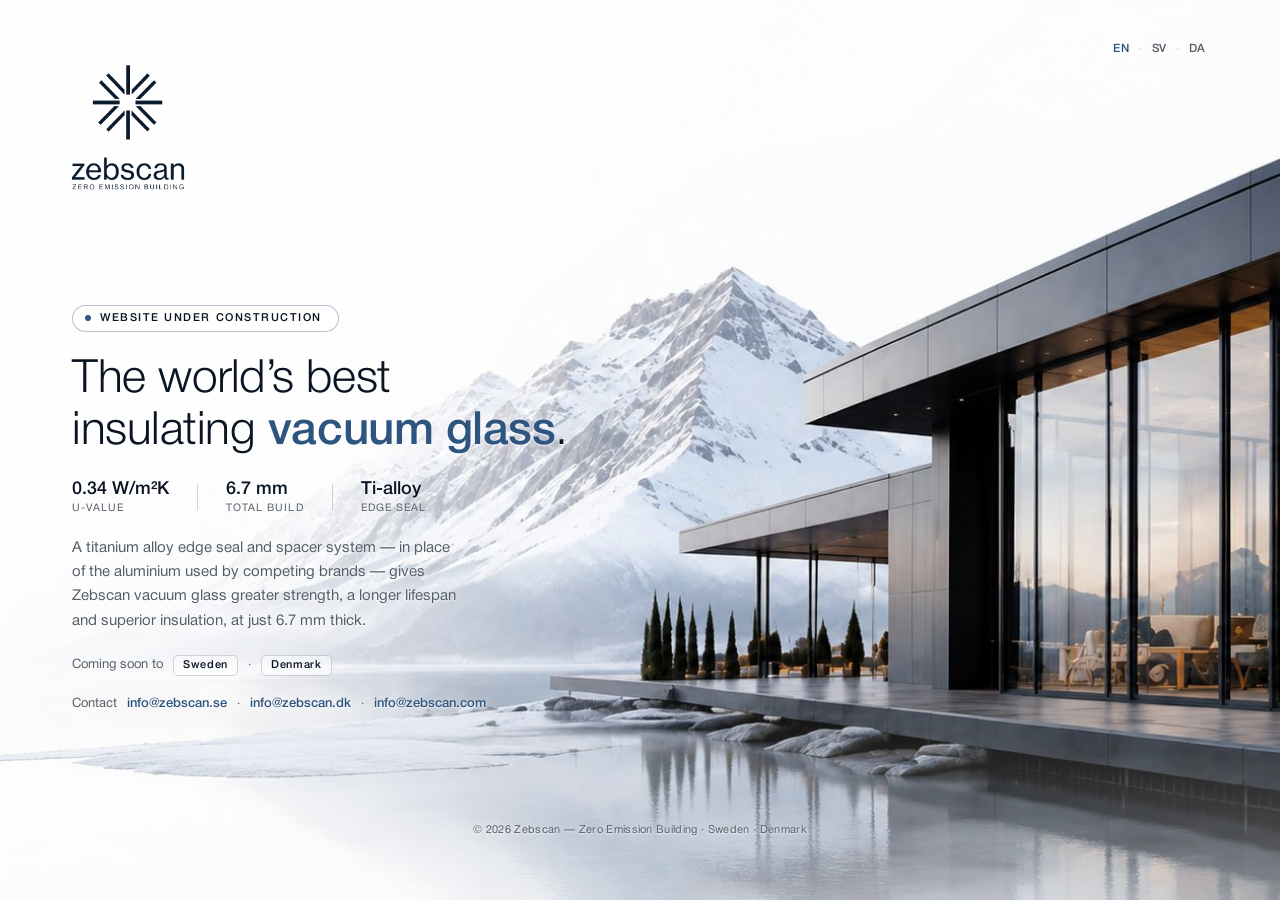
==== index.html @ ea6a99d7 "Update page title and add social share preview tags Title now leads with the product spec (U=0,34 | " ====
<!doctype html>
<html lang="en">
<head>
<meta charset="utf-8">
<meta name="viewport" content="width=device-width, initial-scale=1">
<title>Zebscan — Vacuum Glazing U=0,34 | 6,7 mm</title>
<meta name="description" content="Titanium-engineered vacuum glazing for Sweden and Denmark. U-value 0.34 W/m²K at just 6.7 mm thick. Site launching soon.">
<link rel="icon" type="image/png" href="/favicon.png">
<link rel="apple-touch-icon" href="/apple-touch-icon.png">
<link rel="canonical" href="https://zebscan.com/">
<meta property="og:type" content="website">
<meta property="og:url" content="https://zebscan.com/">
<meta property="og:title" content="Zebscan — Vacuum Glazing U=0,34 | 6,7 mm">
<meta property="og:description" content="Titanium-engineered vacuum glazing for Sweden and Denmark. U-value 0.34 W/m²K at just 6.7 mm thick. Site launching soon.">
<meta property="og:image" content="https://zebscan.com/og-image.jpg">
<meta name="twitter:card" content="summary_large_image">
<meta name="twitter:title" content="Zebscan — Vacuum Glazing U=0,34 | 6,7 mm">
<meta name="twitter:description" content="Titanium-engineered vacuum glazing for Sweden and Denmark. U-value 0.34 W/m²K at just 6.7 mm thick. Site launching soon.">
<meta name="twitter:image" content="https://zebscan.com/og-image.jpg">
<style>
  @font-face {
    font-family: 'HN Zebscan';
    src: url([data-uri]) format('opentype');
    font-weight: 300;
    font-style: normal;
    font-display: swap;
  }
  @font-face {
    font-family: 'HN Zebscan';
    src: url([data-uri]) format('opentype');
    font-weight: 400;
    font-style: normal;
    font-display: swap;
  }
  @font-face {
    font-family: 'HN Zebscan';
    src: url([data-uri]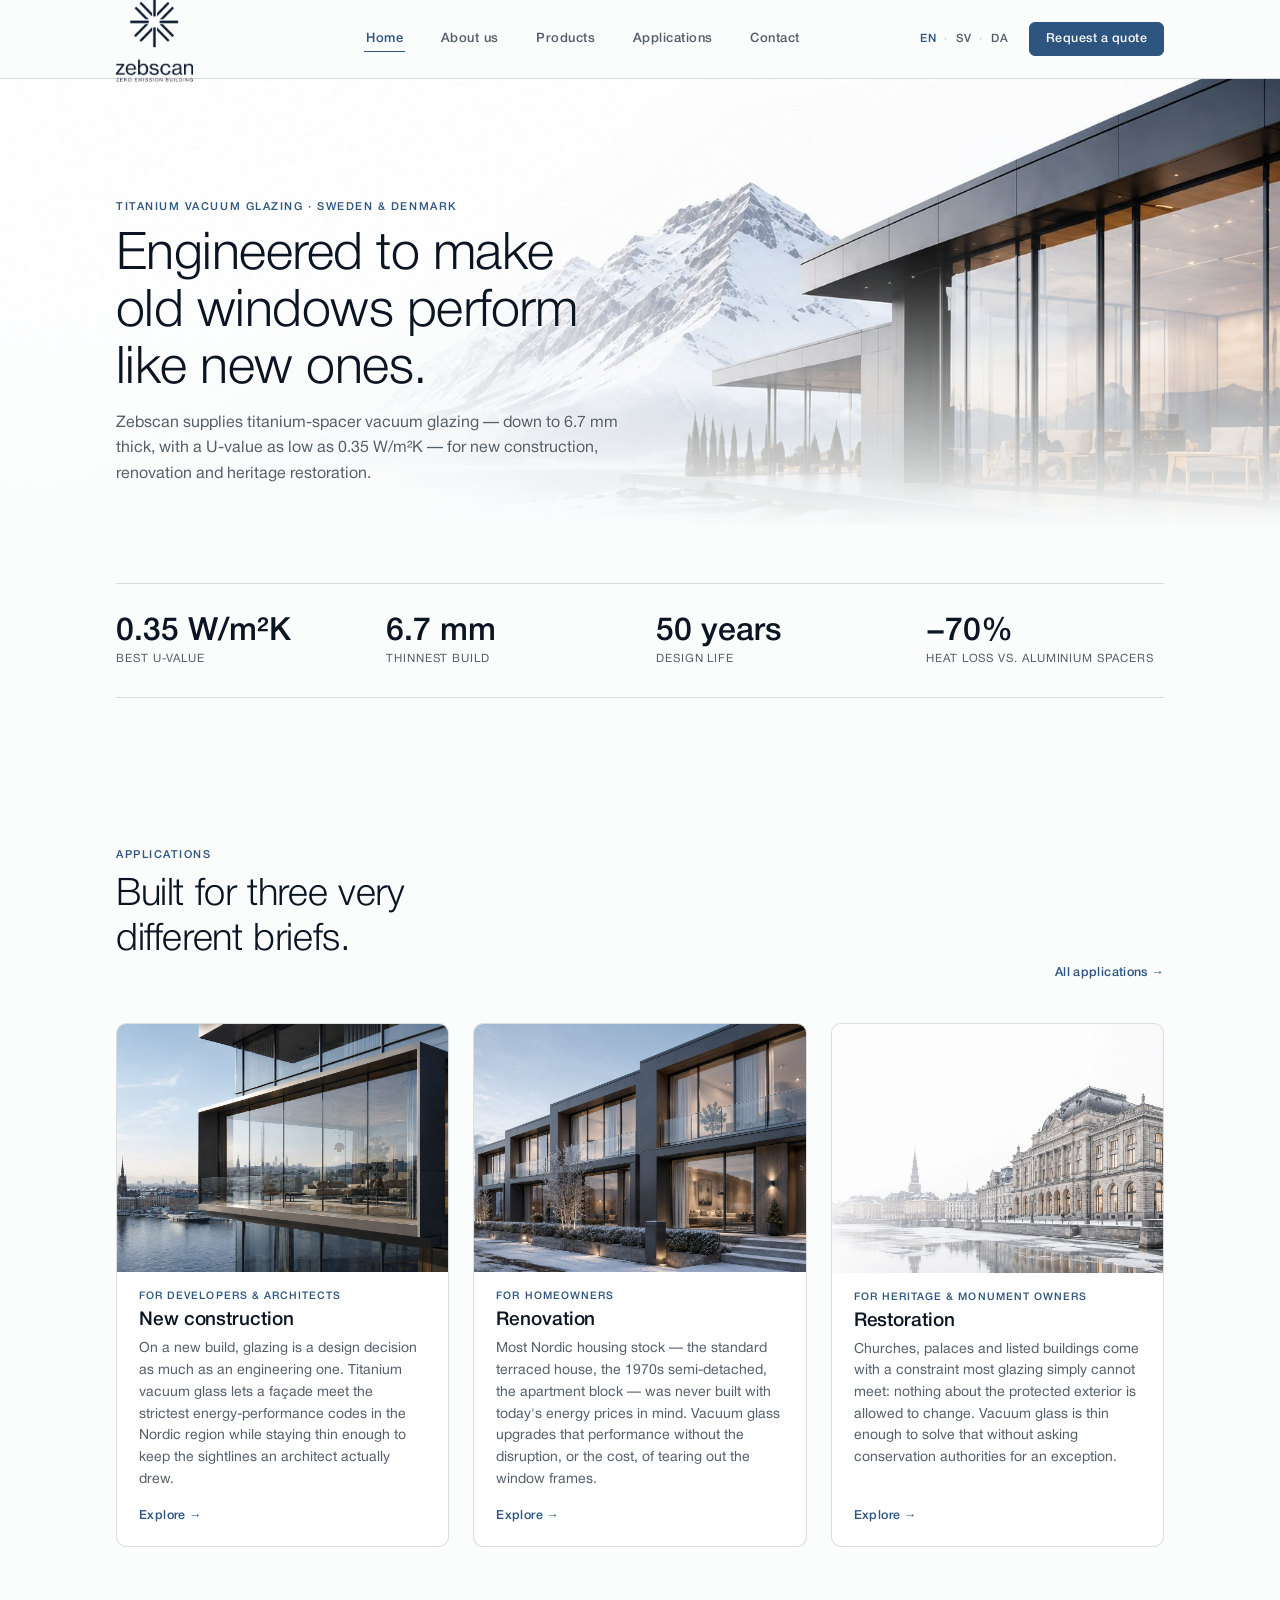
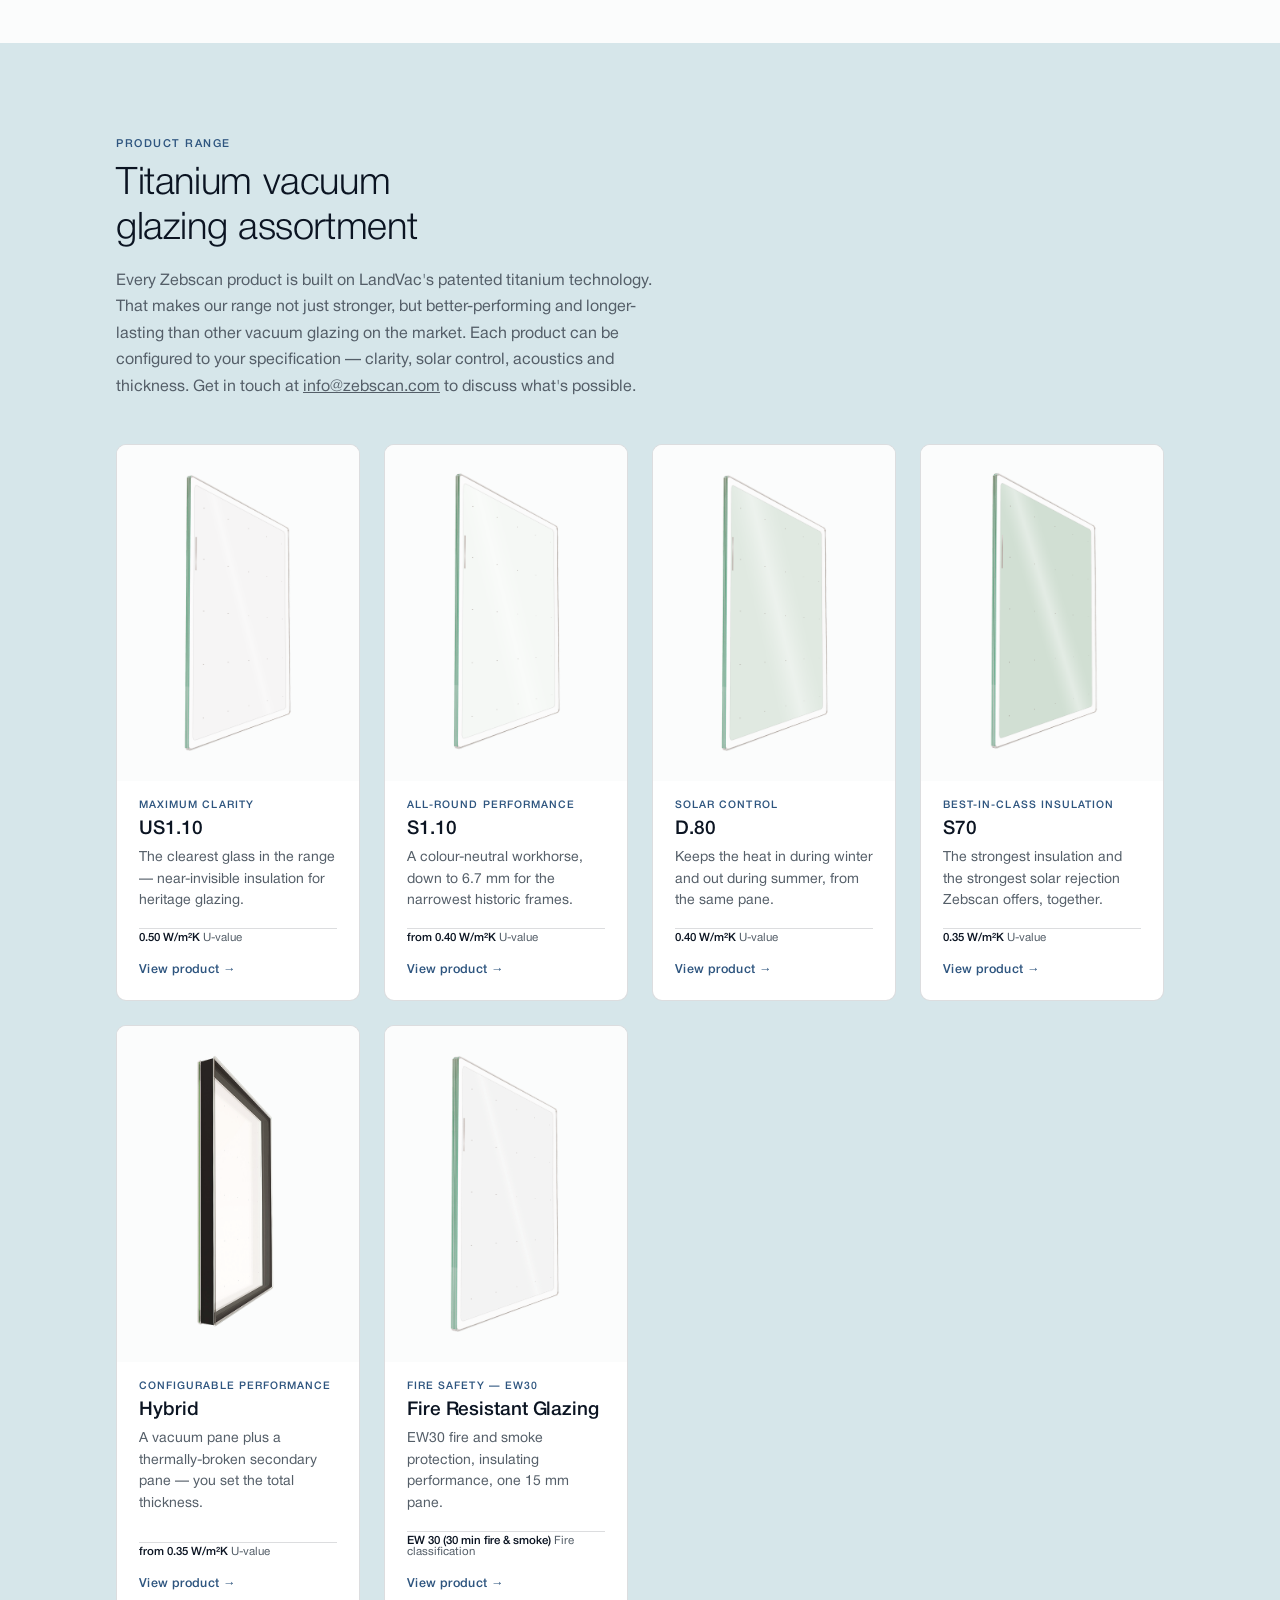
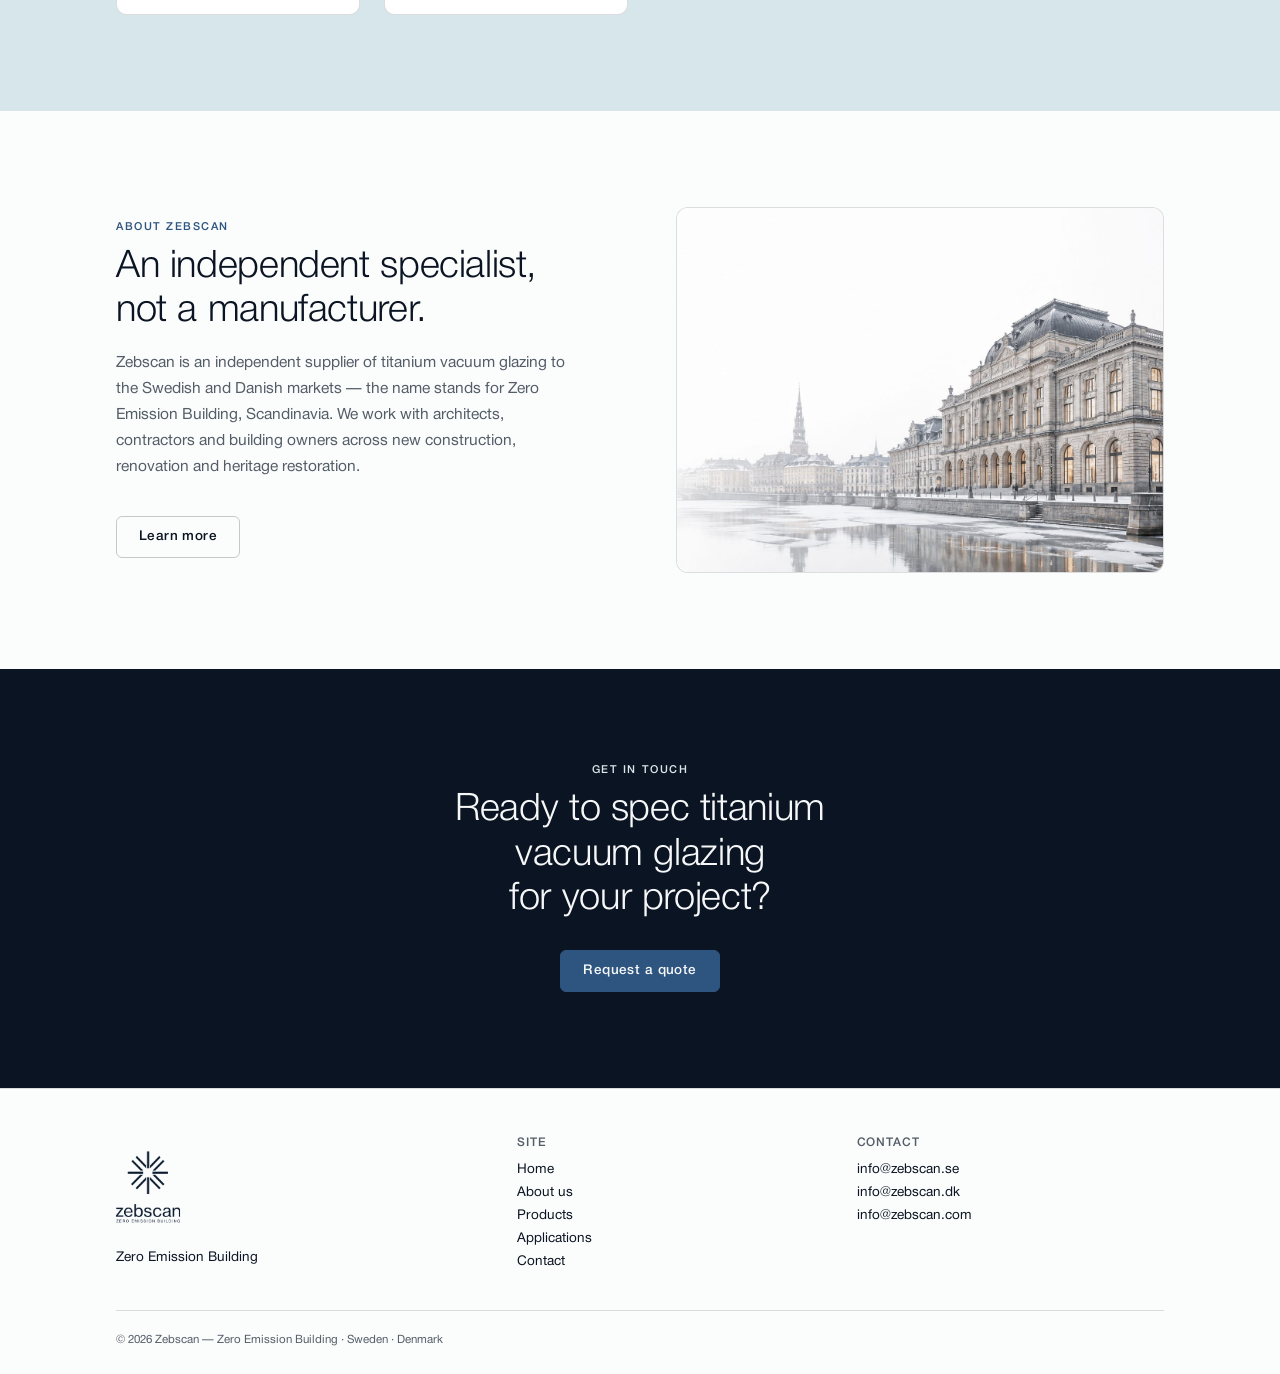
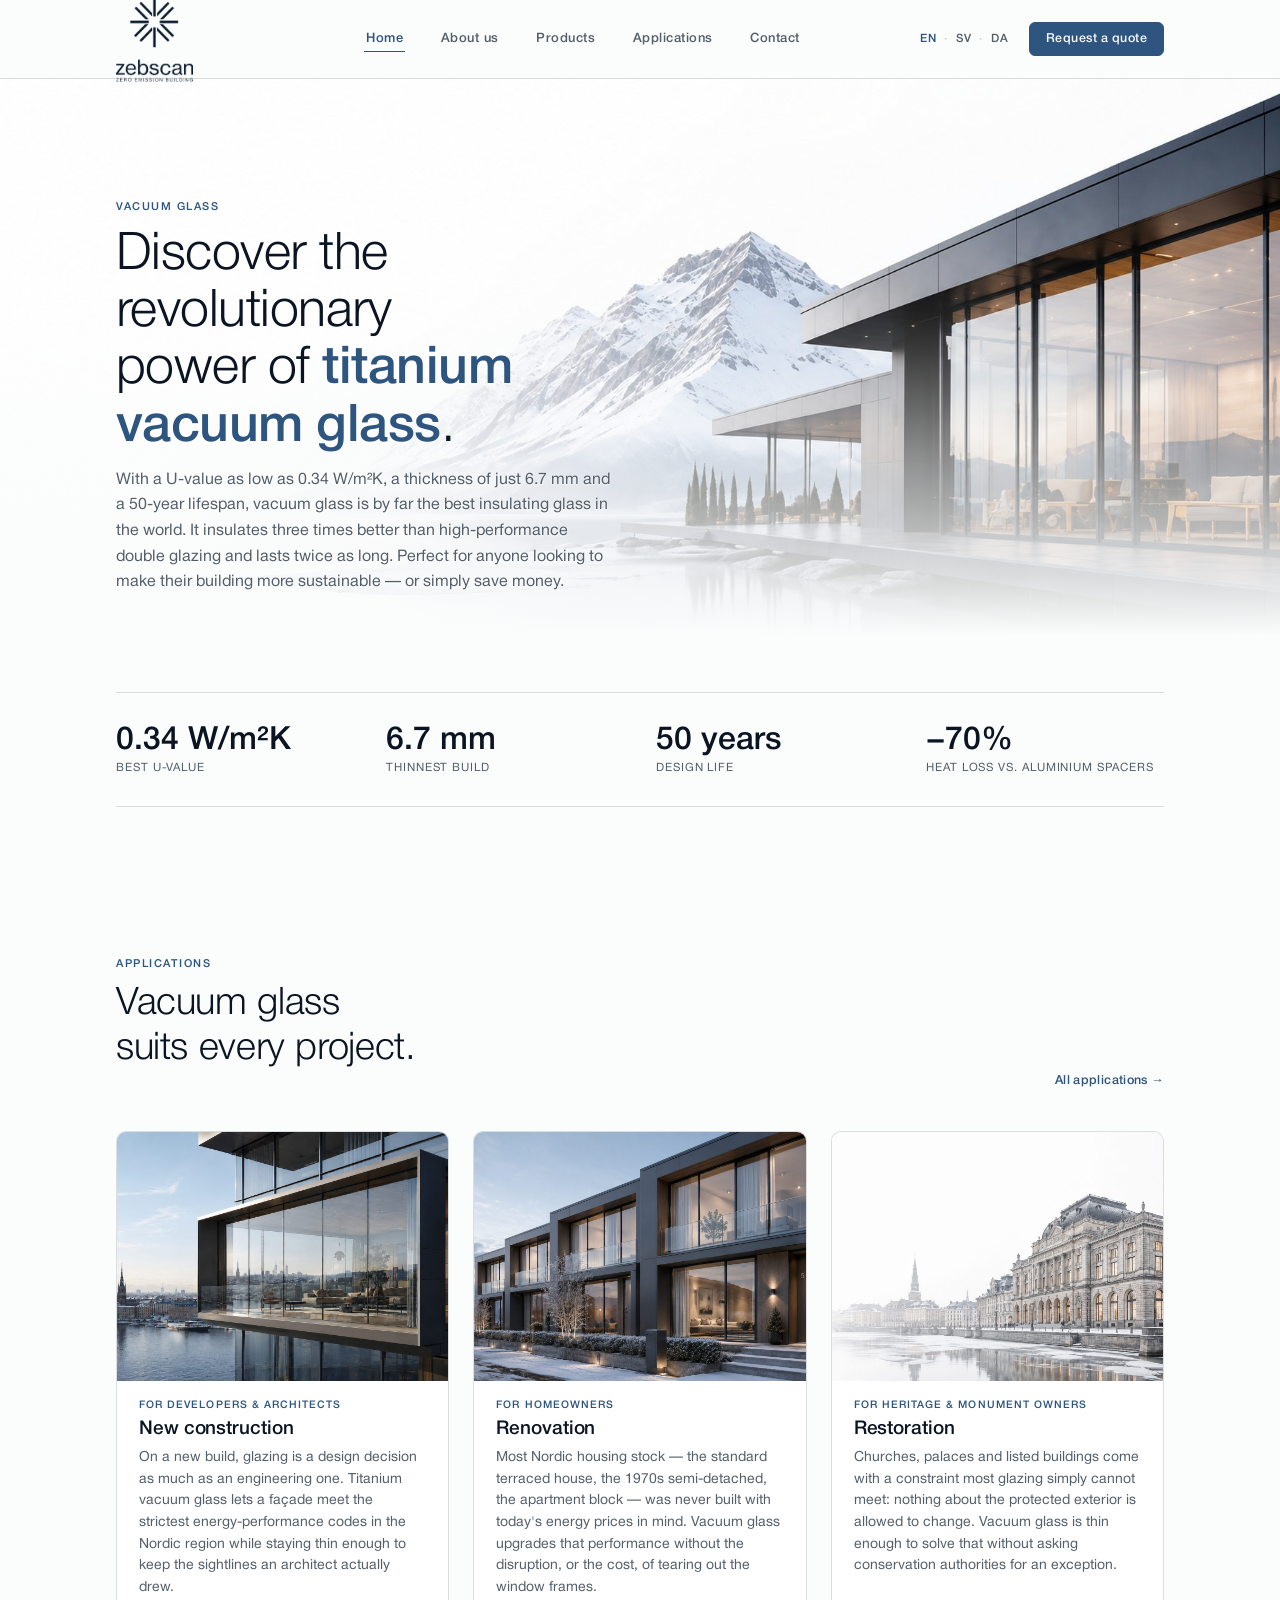
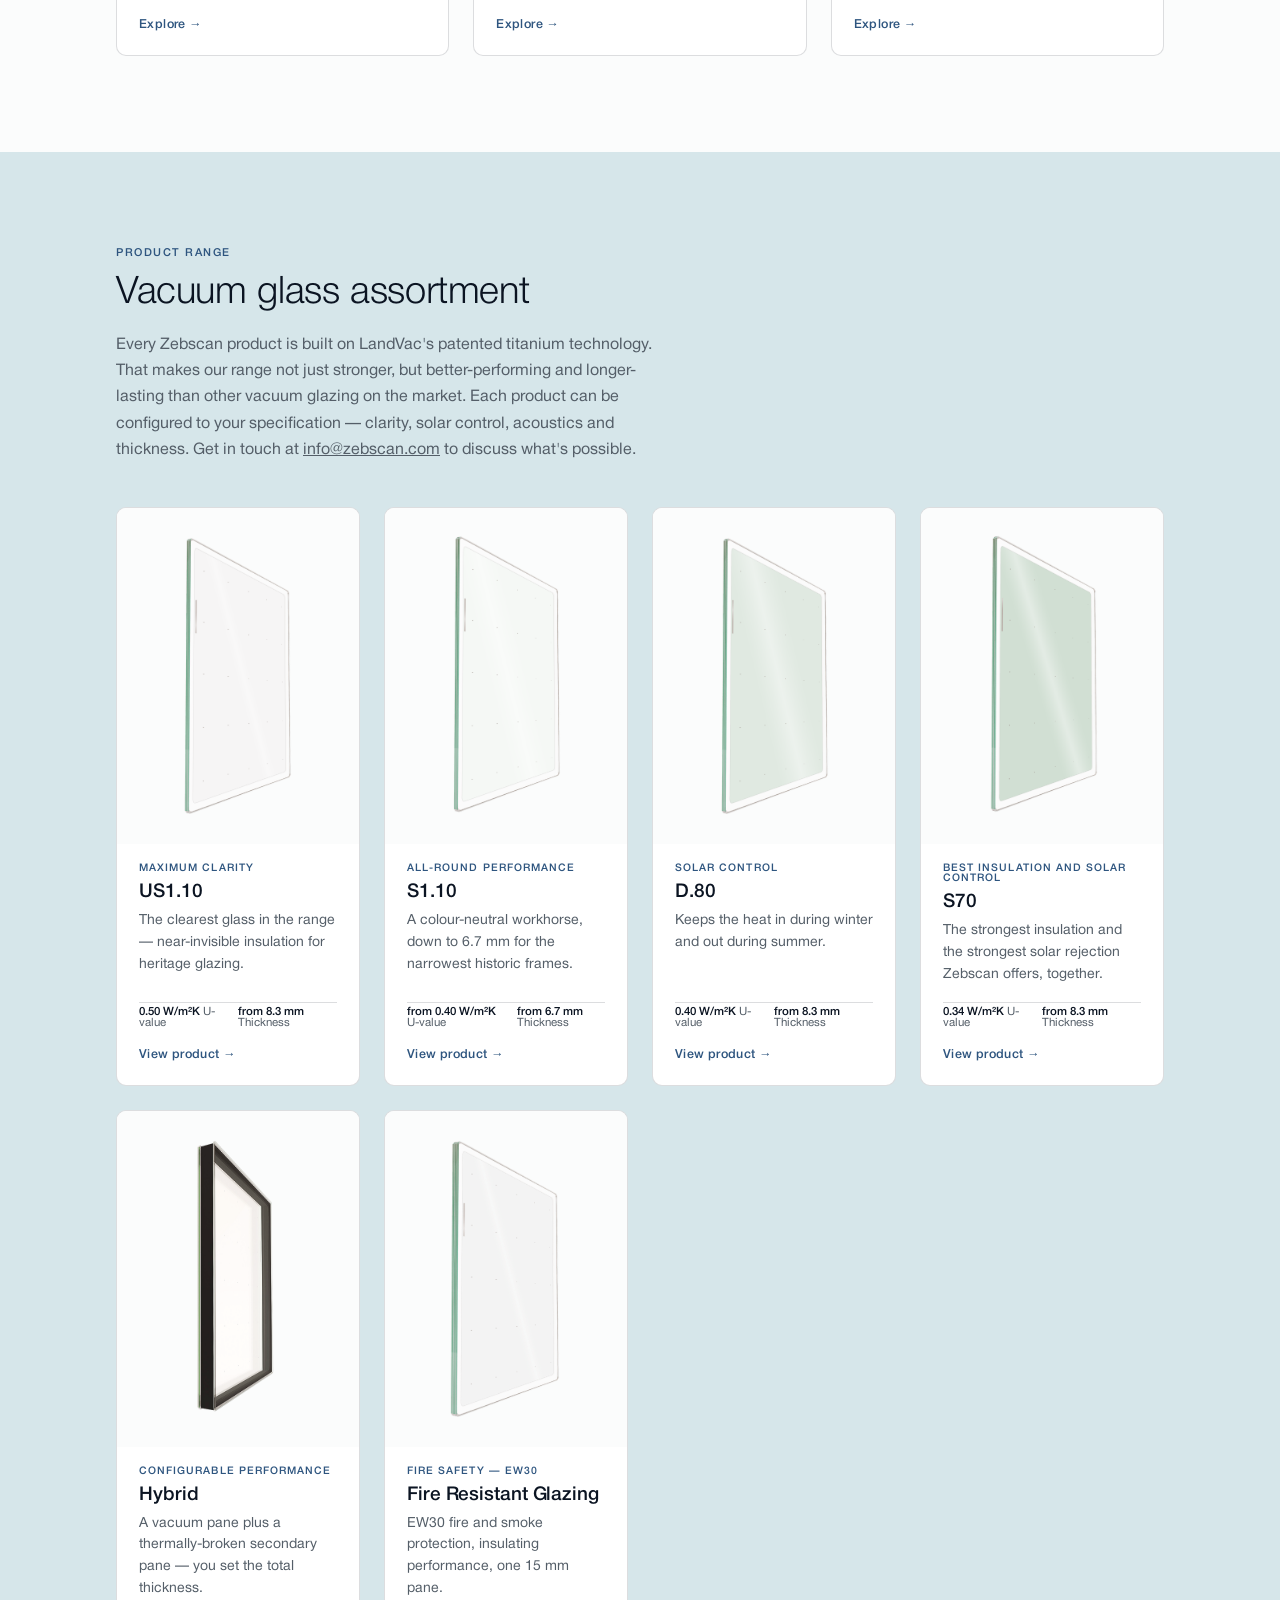
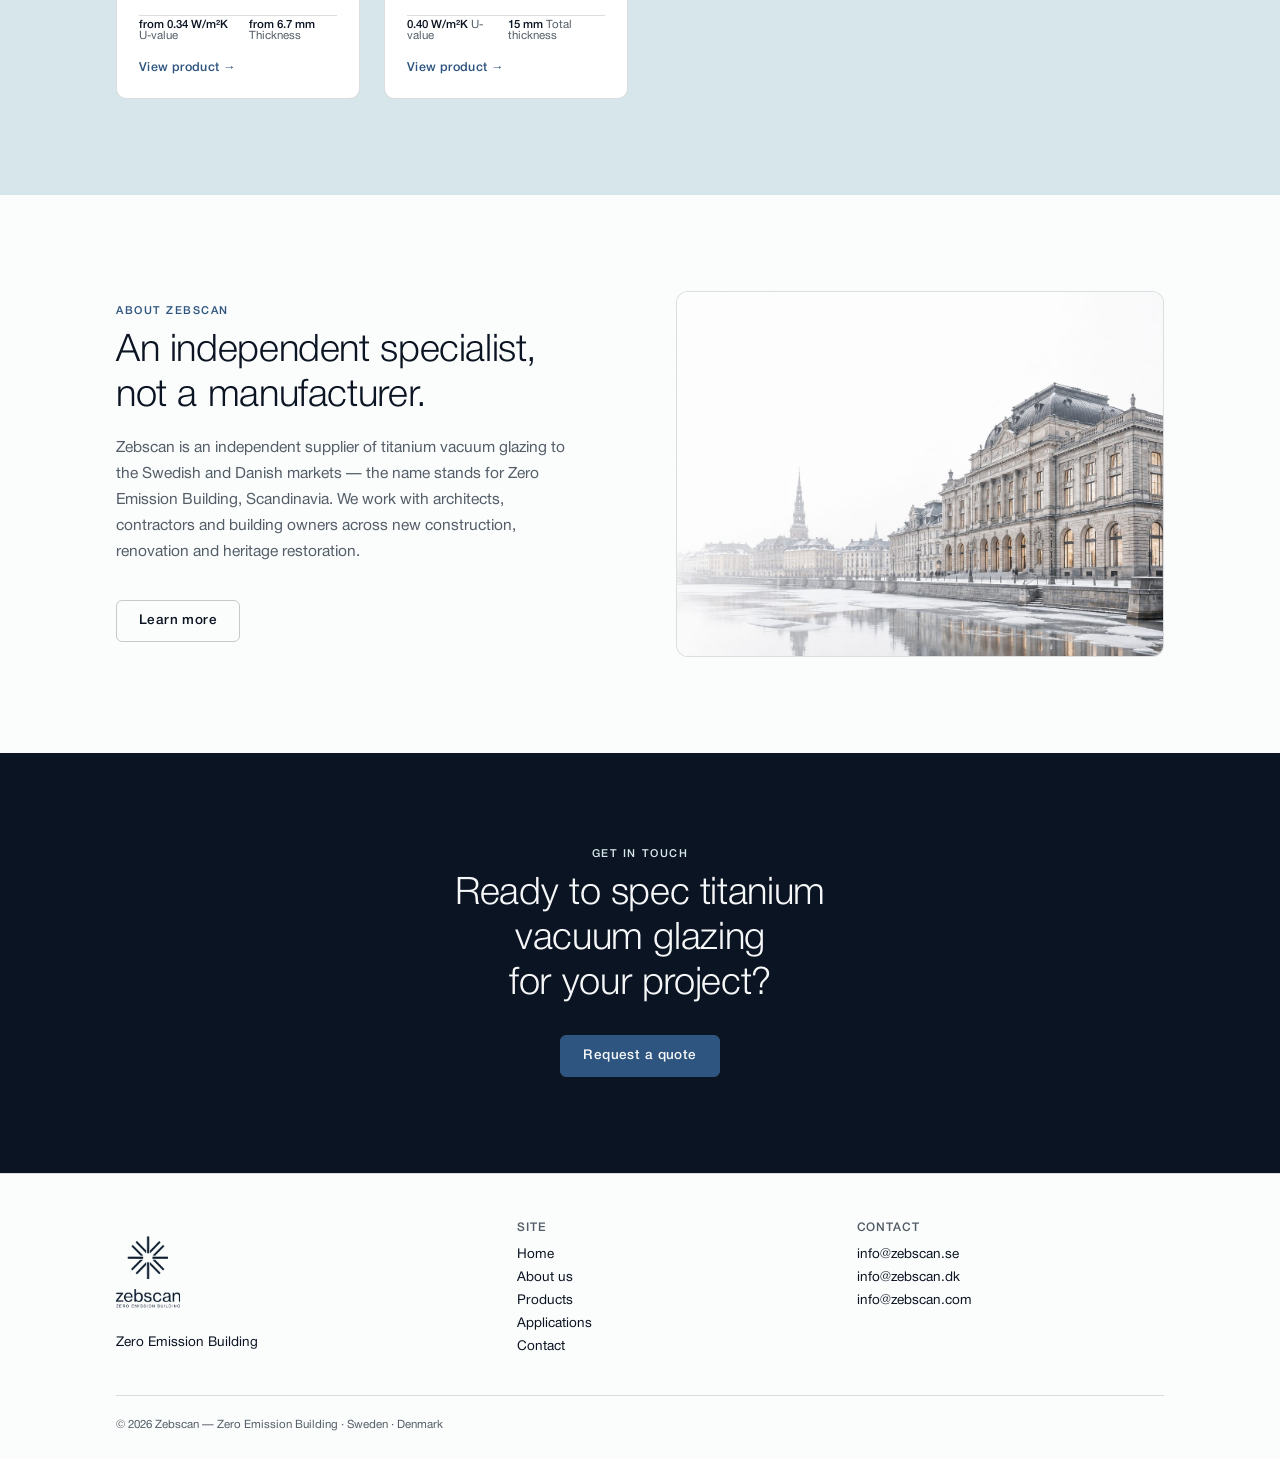
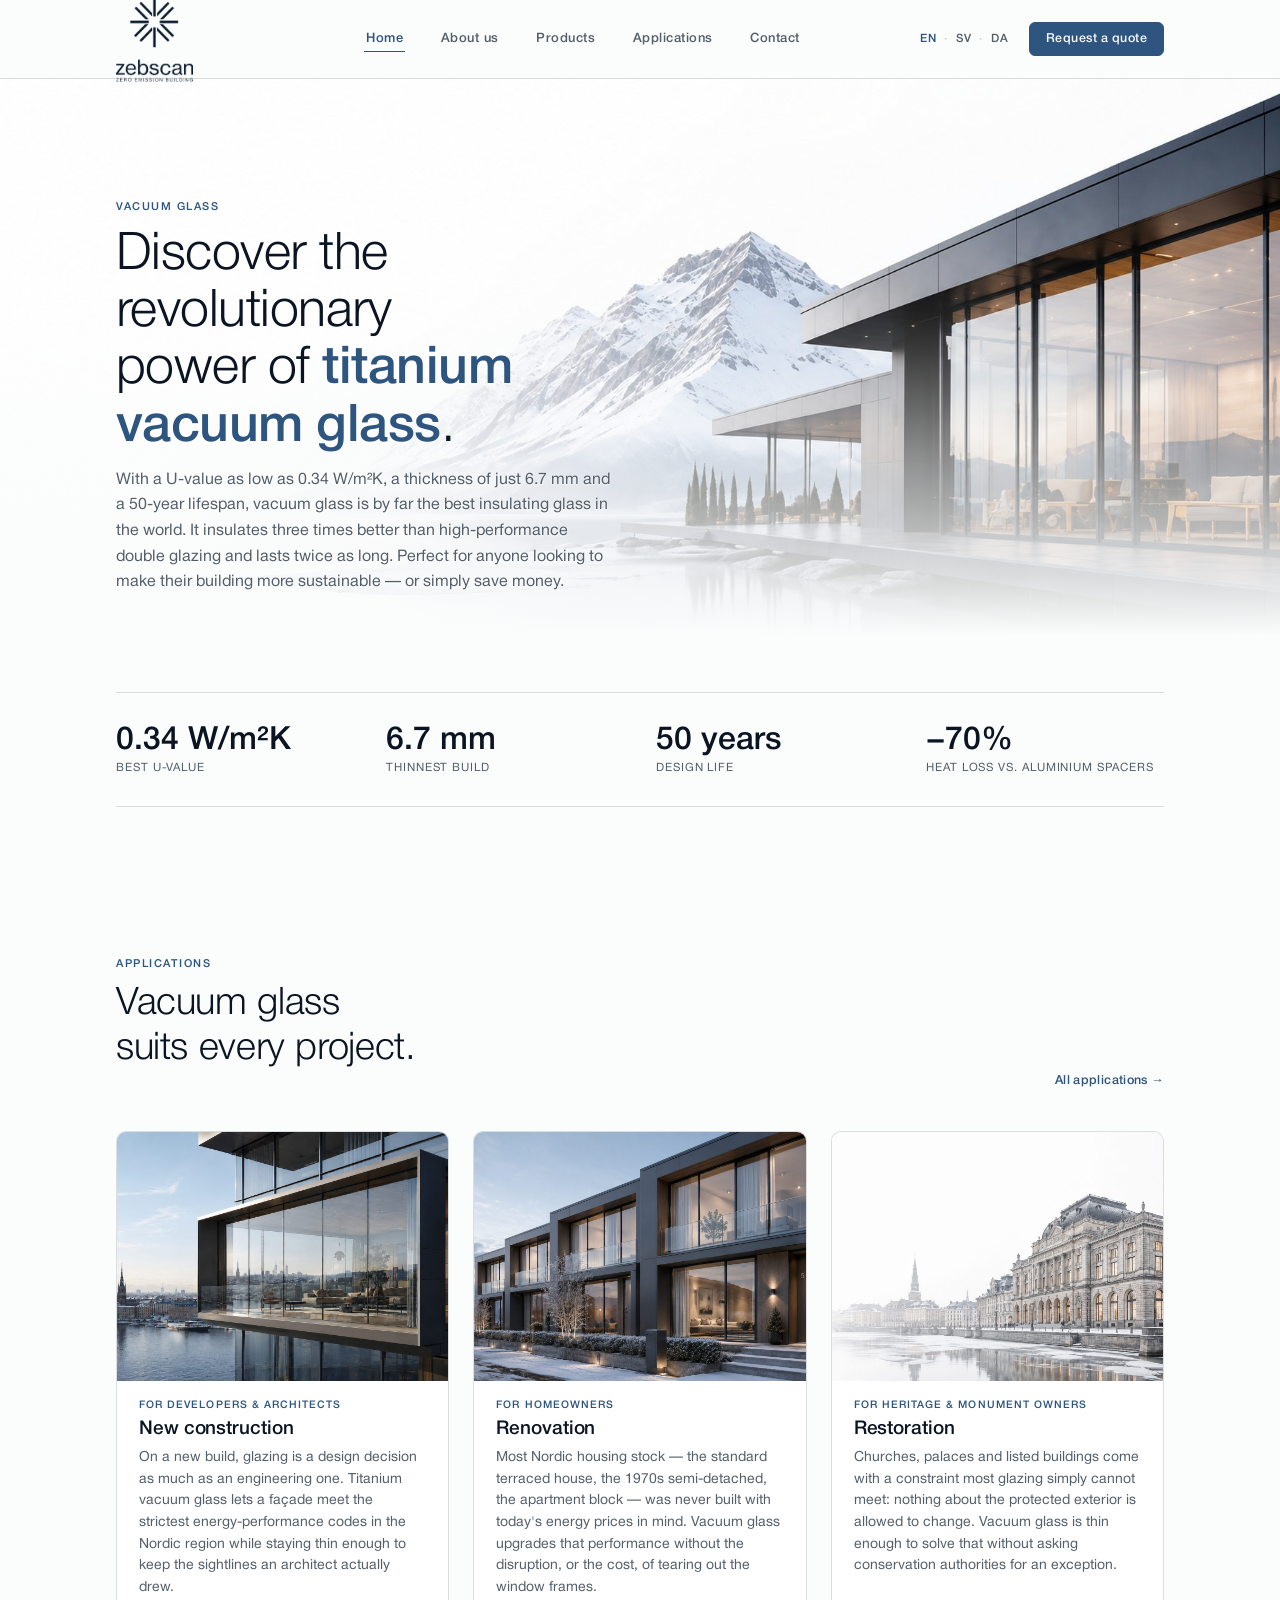
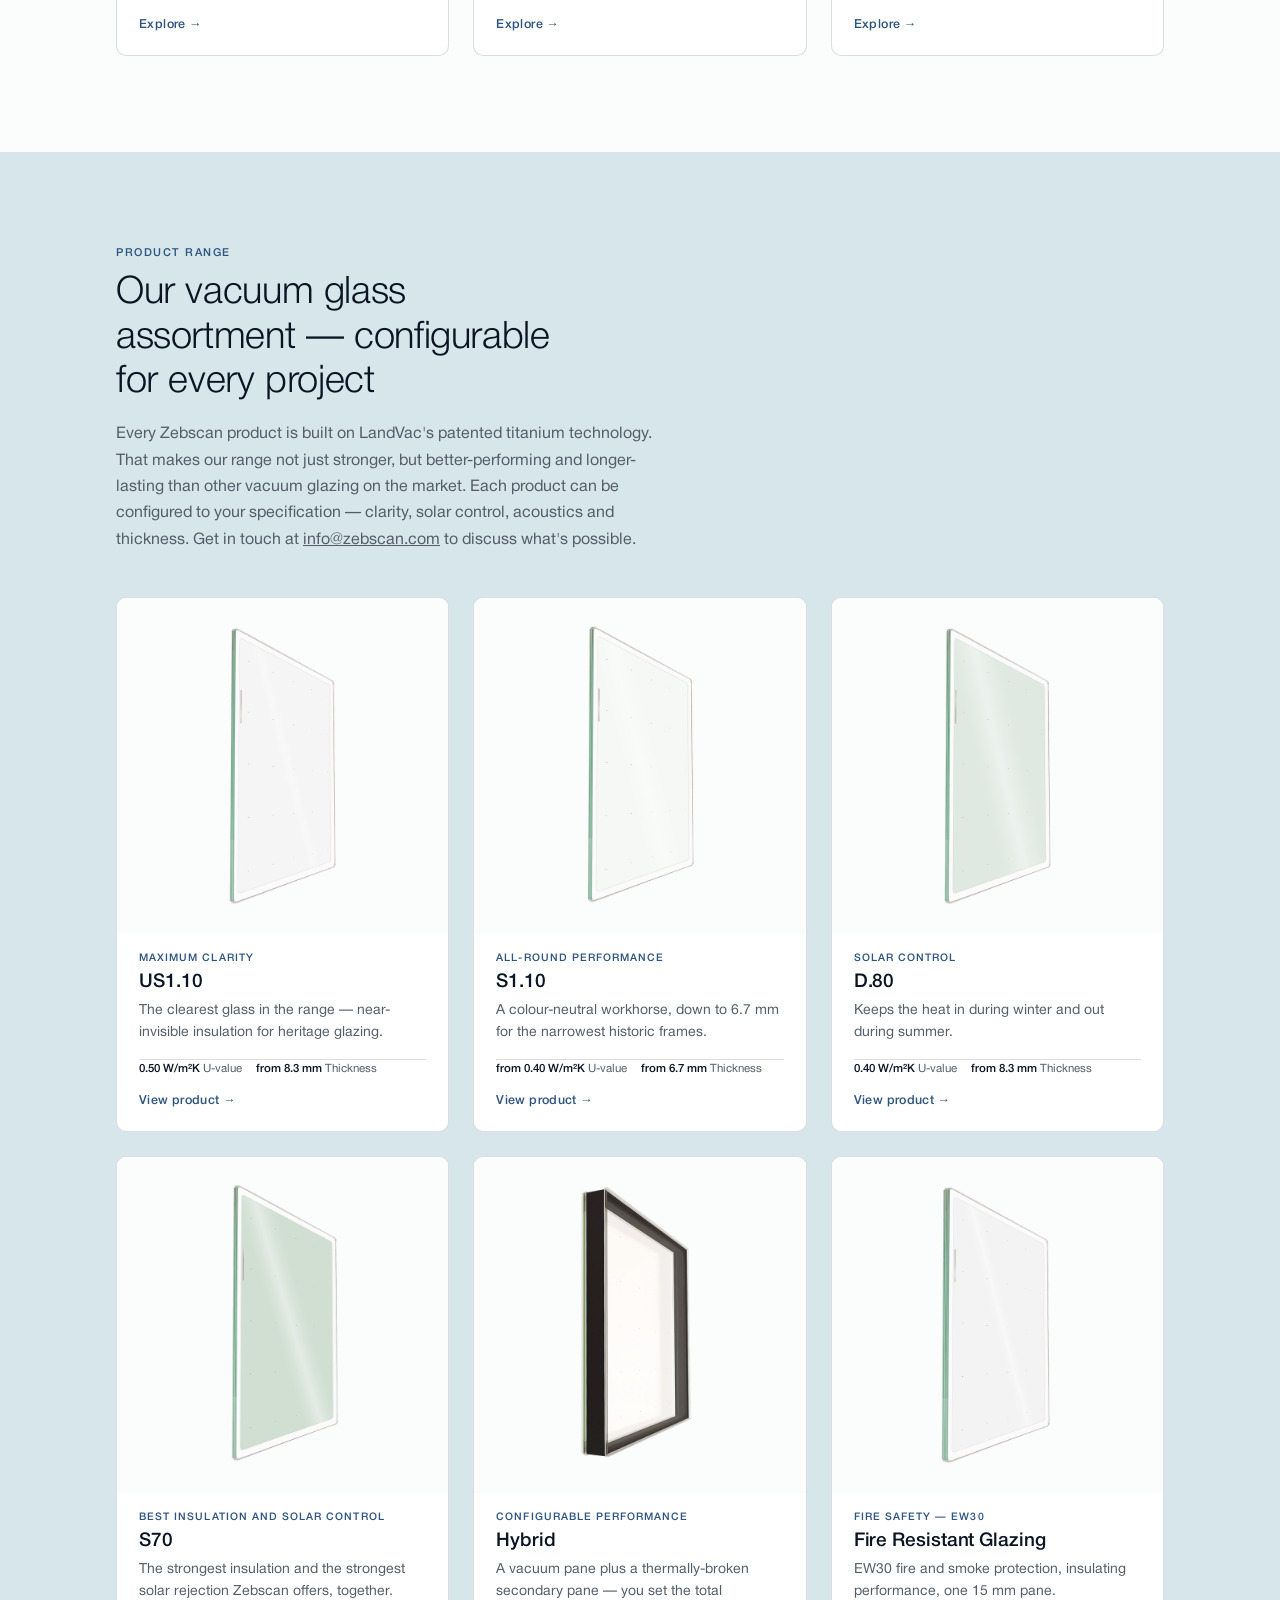
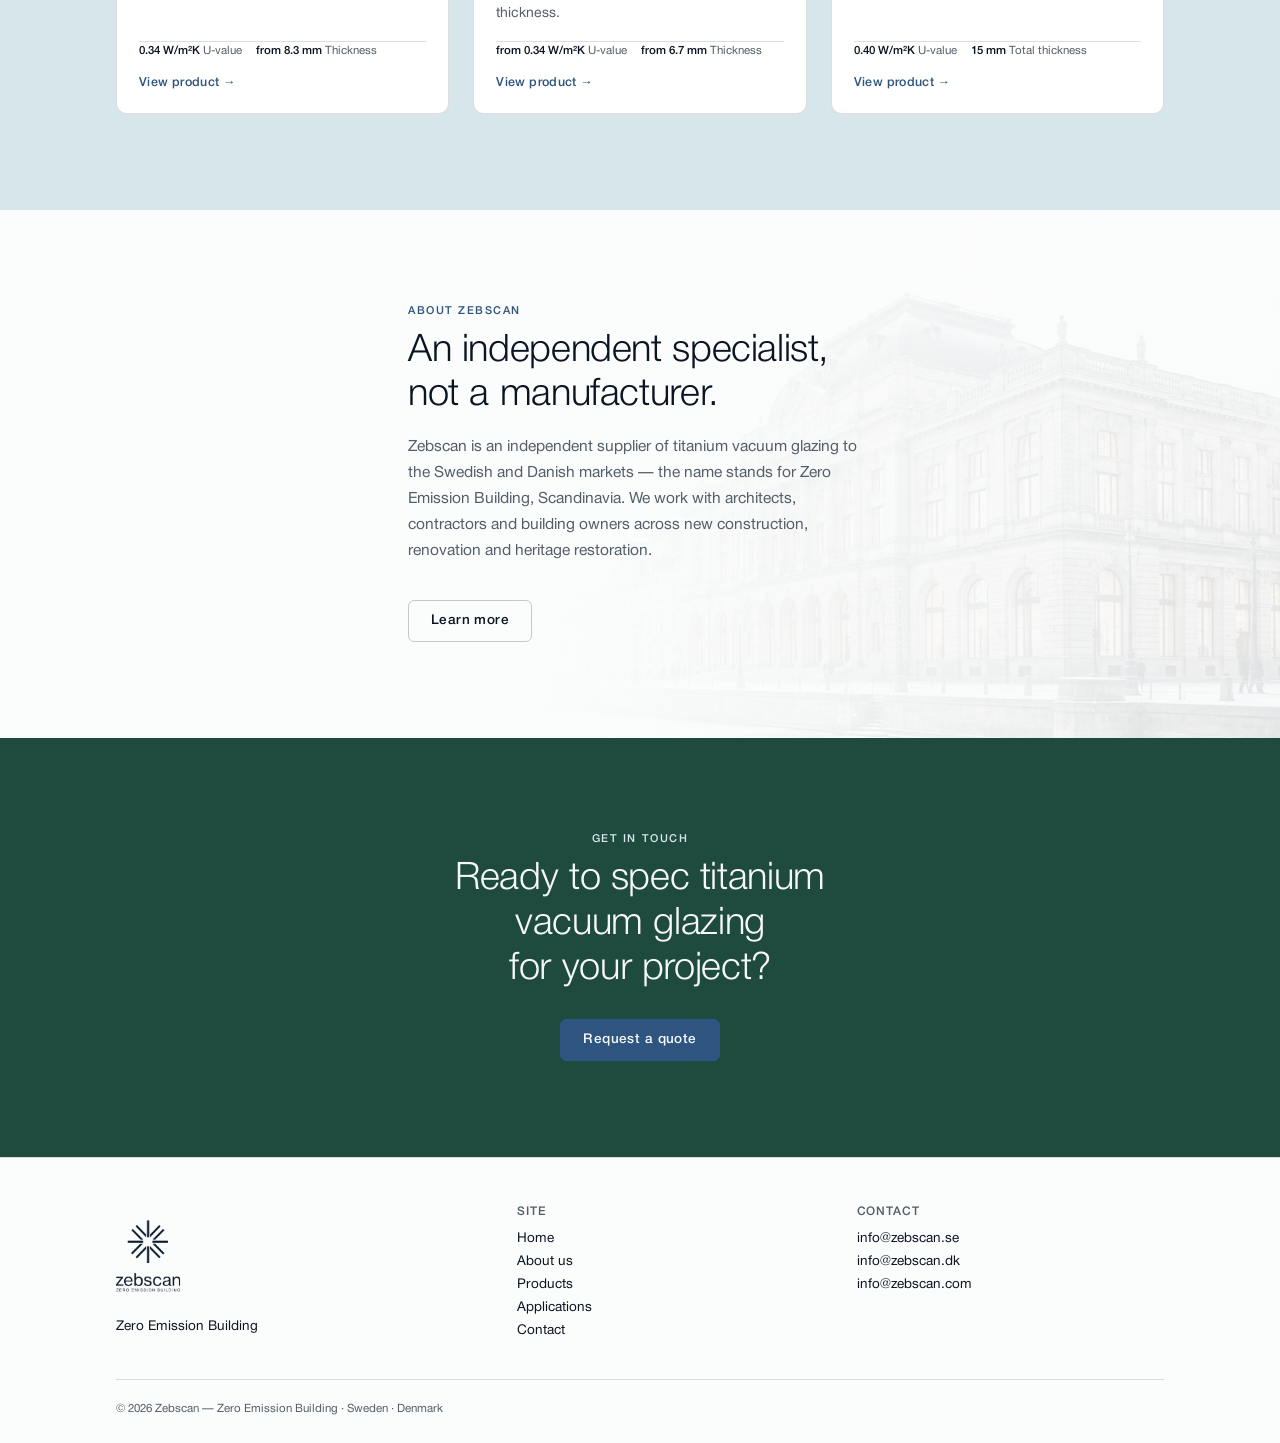
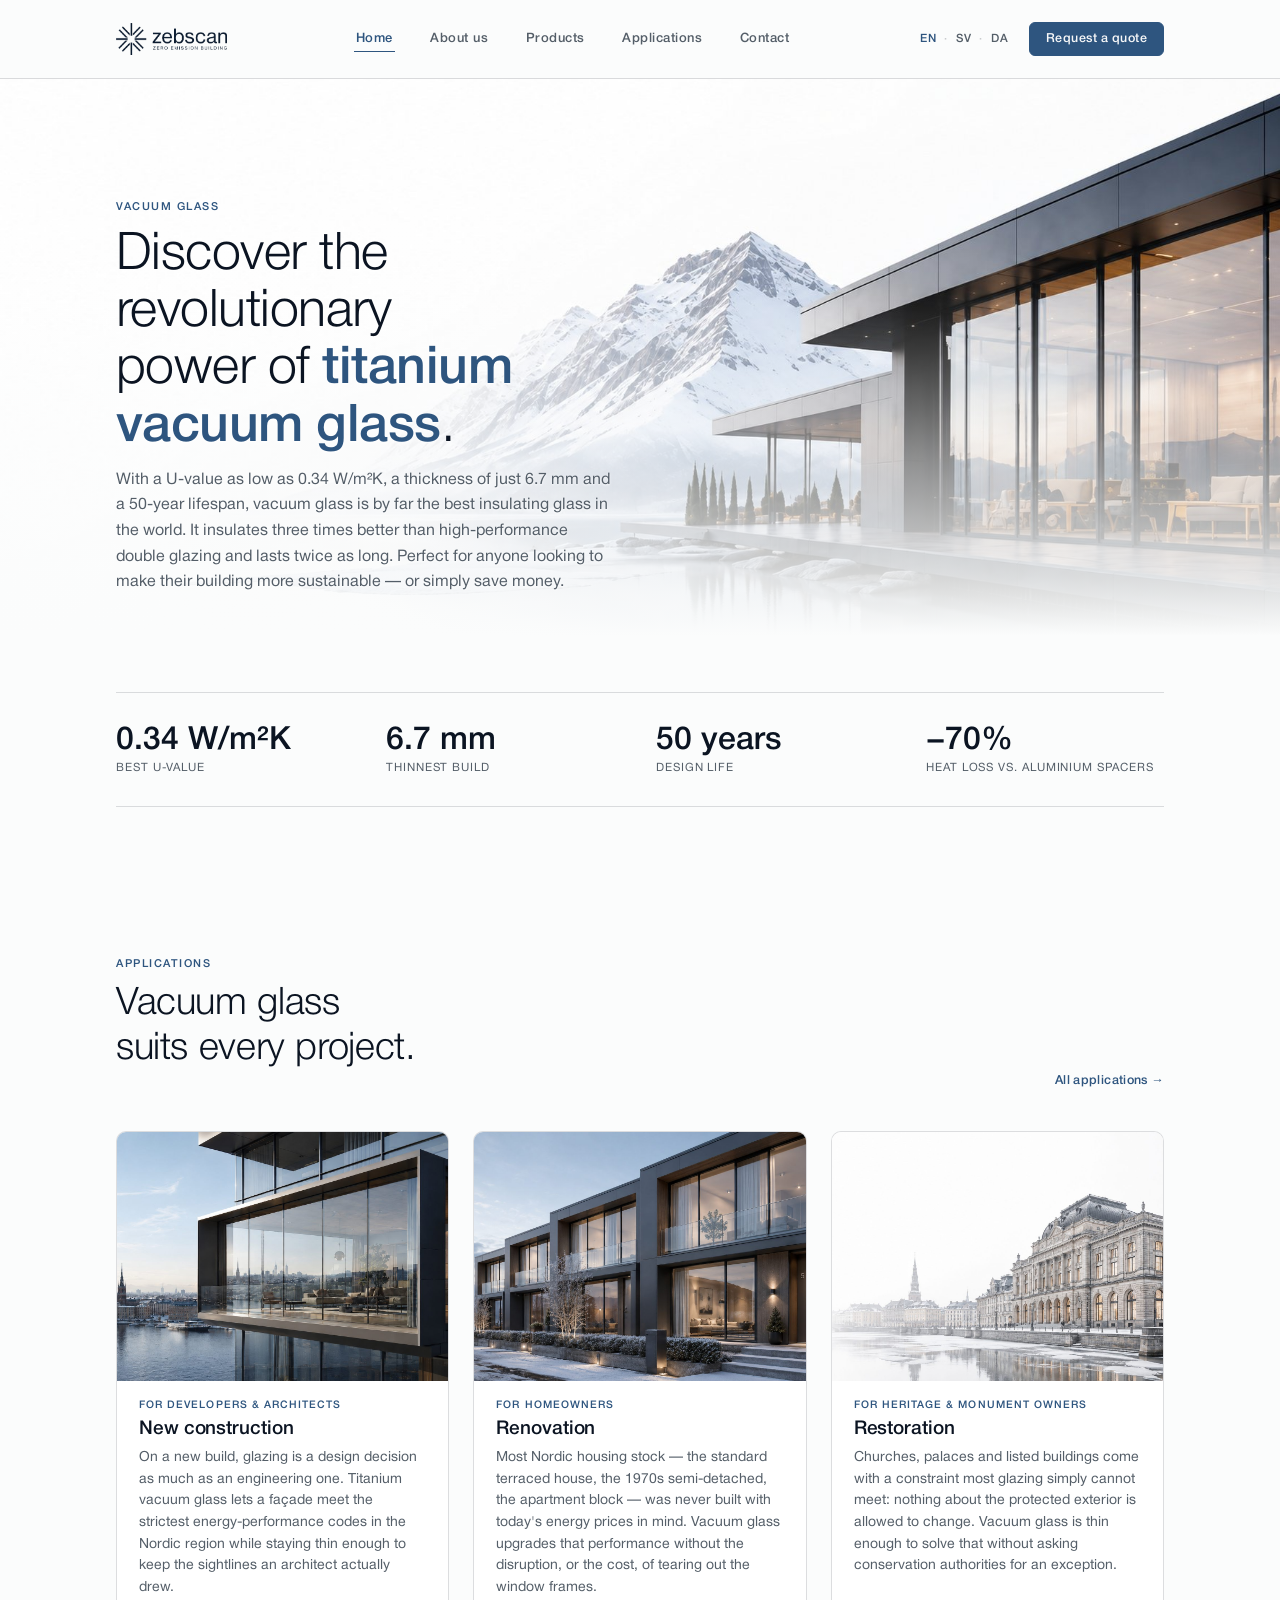
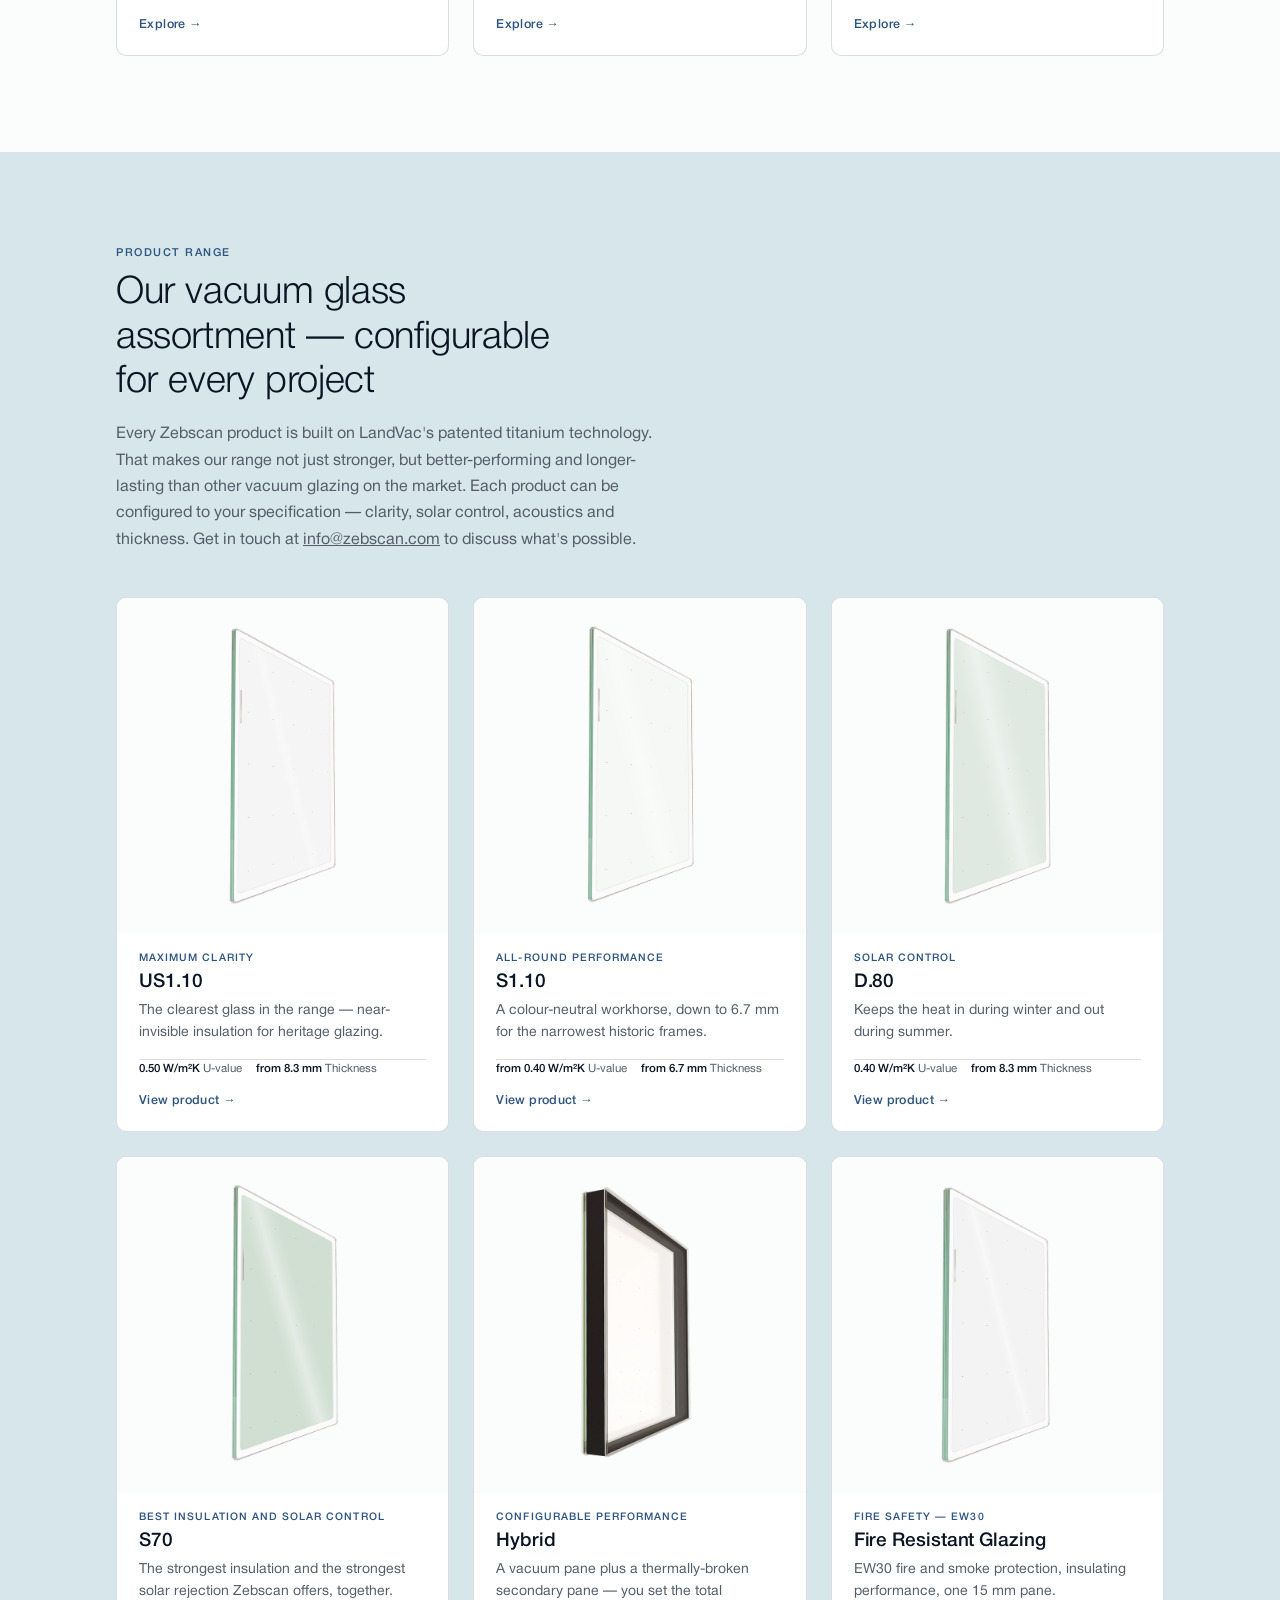
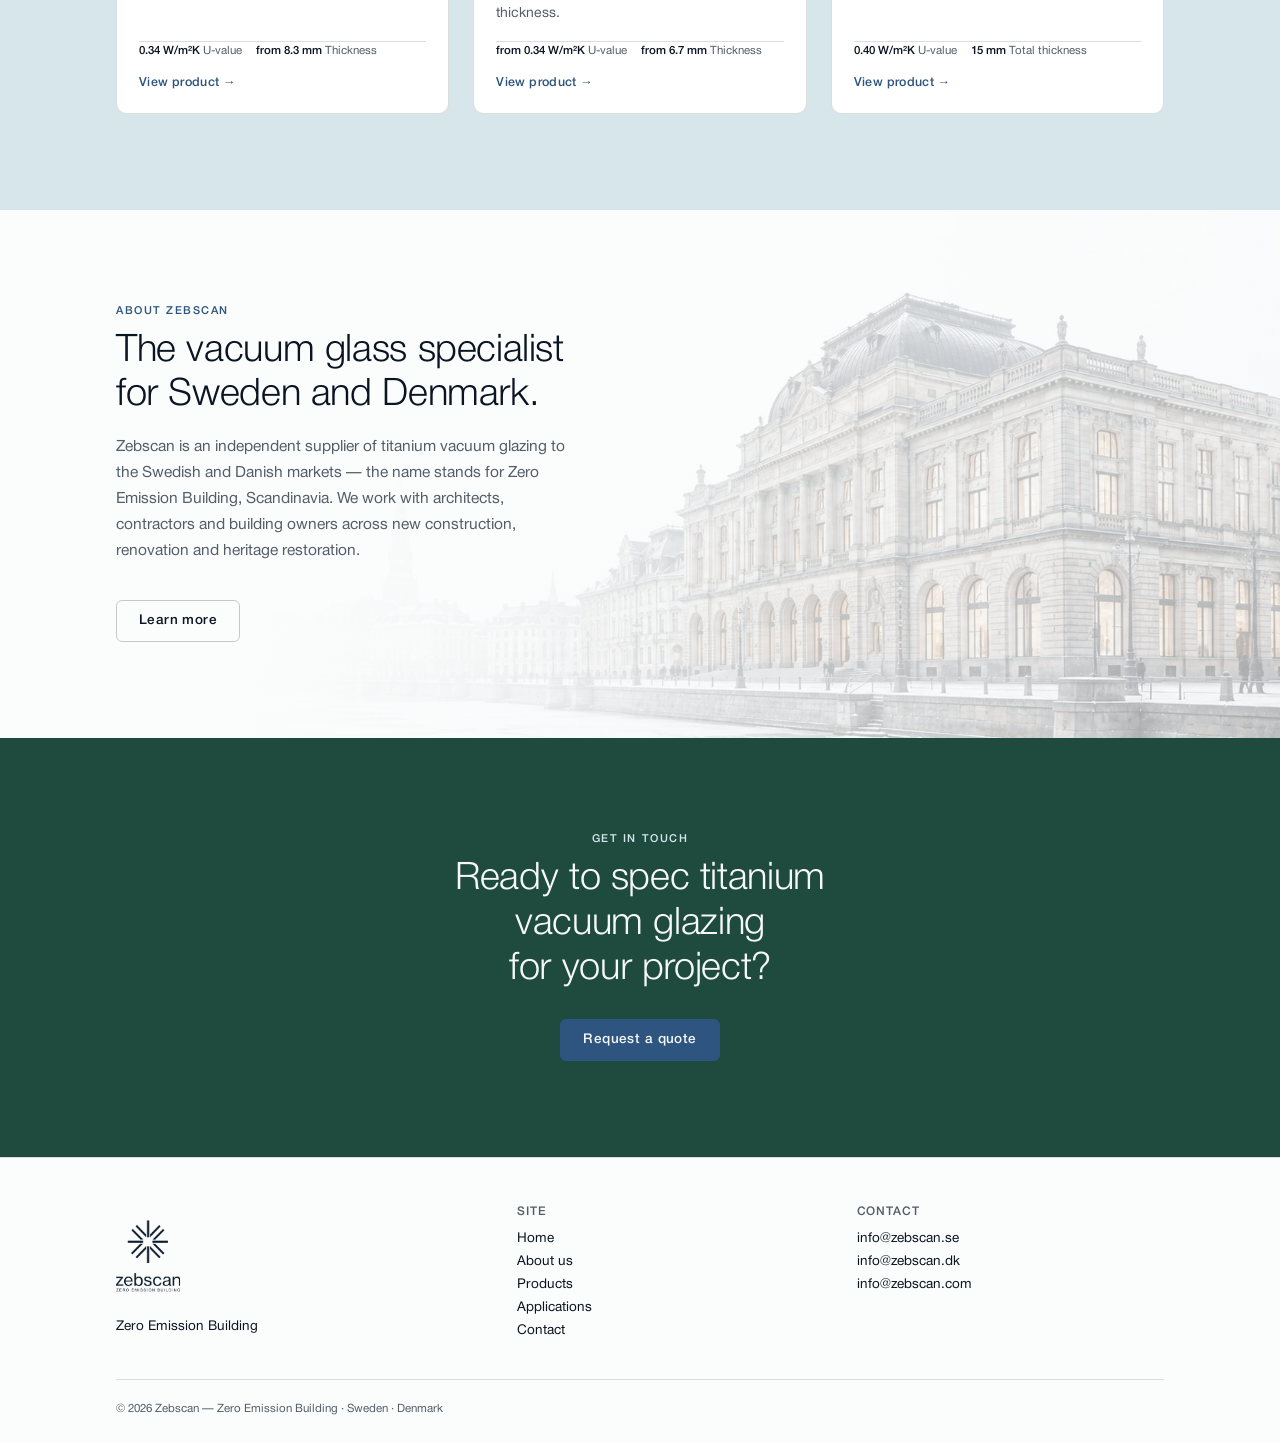
